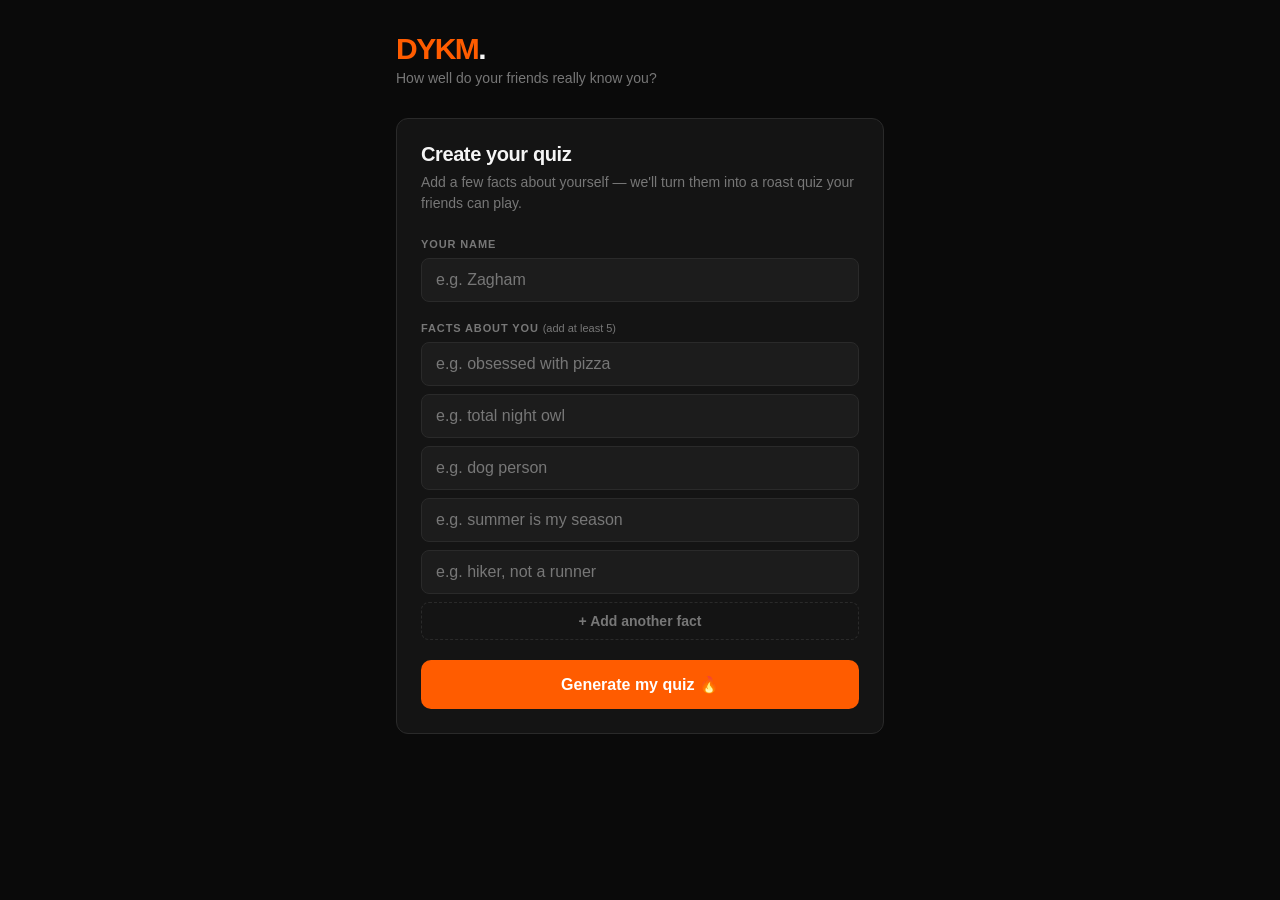
==== templates/index.html @ b67a6e3f "Add wake-up screen for Render free tier cold starts /health endpoint for fast pinging. Homepage ping" ====
<!DOCTYPE html>
<html lang="en">
<head>
  <meta charset="UTF-8">
  <meta name="viewport" content="width=device-width, initial-scale=1.0">
  <title>DYKM — Do You Know Me?</title>
  <link rel="stylesheet" href="/static/style.css">
</head>
<body>
  <div class="page">
    <div class="logo">DYKM<span class="dot">.</span></div>
    <div class="tagline">How well do your friends really know you?</div>

    <!-- Waking up -->
    <div id="wakeup-section" class="section">
      <div class="card text-center">
        <div class="spinner"></div>
        <div class="loading-text" style="margin-top:0">Waking up the server…<br><span style="font-size:13px">Free hosting goes to sleep. Give it 30 seconds.</span></div>
      </div>
    </div>

    <!-- Create form -->
    <div id="create-section" class="section active">
      <div class="card">
        <h2>Create your quiz</h2>
        <p class="subtitle">Add a few facts about yourself — we'll turn them into a roast quiz your friends can play.</p>

        <div class="field">
          <label>Your name</label>
          <input class="input" id="creator-name" type="text" placeholder="e.g. Zagham" maxlength="50" autocomplete="off">
        </div>

        <div class="field">
          <label>Facts about you <span style="color:var(--text-muted);font-weight:400;text-transform:none;letter-spacing:0">(add at least 5)</span></label>
          <div class="facts-list" id="facts-list"></div>
          <button class="add-fact-btn" id="add-fact-btn" type="button">+ Add another fact</button>
        </div>

        <button class="btn btn-primary" id="create-btn" type="button">Generate my quiz 🔥</button>
      </div>

      <!-- Recent quizzes -->
      <div id="recent-quizzes" style="display:none">
        <div style="font-size:11px;font-weight:700;color:var(--text-muted);text-transform:uppercase;letter-spacing:0.08em;margin-bottom:10px">Your recent quizzes</div>
        <div id="recent-list"></div>
      </div>
    </div>

    <!-- Loading -->
    <div id="loading-section" class="section">
      <div class="card">
        <div style="margin-bottom:20px">
          <div style="display:flex;justify-content:space-between;margin-bottom:8px">
            <span id="loading-step-label" style="font-size:14px;font-weight:700;color:var(--text)">Writing your questions…</span>
            <span id="loading-pct" style="font-size:14px;font-weight:700;color:var(--accent)">0%</span>
          </div>
          <div class="progress-bar" style="margin-bottom:0;height:6px">
            <div class="progress-fill" id="loading-bar" style="width:0%;transition:width 0.8s ease"></div>
          </div>
        </div>
        <div id="loading-steps" style="display:flex;flex-direction:column;gap:10px"></div>
      </div>
    </div>

    <!-- Share -->
    <div id="share-section" class="section">
      <div class="card">
        <h2>Your quiz is ready 🎉</h2>
        <p class="subtitle">Copy this link and send it to your friends. See who actually knows you.</p>
        <div class="share-url-box">
          <input class="share-url-input" id="share-url" type="text" readonly>
          <button class="copy-btn" id="copy-btn" type="button">Copy</button>
        </div>
      </div>
      <button class="btn btn-outline" id="restart-btn" type="button">Create another quiz</button>
    </div>
  </div>

  <script>
    const MIN = 5;
    const MAX = 10;
    const HINTS = [
      'e.g. obsessed with pizza',
      'e.g. total night owl',
      'e.g. dog person',
      'e.g. summer is my season',
      'e.g. hiker, not a runner',
      'e.g. terrible at replying',
      'e.g. coffee before anything',
      'e.g. overthinks everything',
      'e.g. always 5 minutes late',
      'e.g. secretly loves reality TV',
    ];

    let factIds = [];

    function uid() { return Date.now() + Math.random(); }

    function show(id) {
      document.querySelectorAll('.section').forEach(s => s.classList.remove('active'));
      document.getElementById(id).classList.add('active');
    }

    function renderFacts() {
      const canRemove = factIds.length > MIN;
      document.getElementById('facts-list').innerHTML = factIds.map((id, i) => `
        <div class="fact-row">
          <input class="input fact-input" type="text" placeholder="${HINTS[i] || 'another fact about you'}" maxlength="120" data-id="${id}" autocomplete="off">
          ${canRemove ? `<button class="remove-fact" data-id="${id}" type="button" aria-label="Remove">×</button>` : ''}
        </div>
      `).join('');

      document.querySelectorAll('.remove-fact').forEach(btn => {
        btn.addEventListener('click', () => {
          factIds = factIds.filter(id => id !== +btn.dataset.id);
          renderFacts();
          updateAddBtn();
        });
      });
    }

    function updateAddBtn() {
      const btn = document.getElementById('add-fact-btn');
      btn.disabled = factIds.length >= MAX;
    }

    function getFactValues() {
      return [...document.querySelectorAll('.fact-input')]
        .map(el => el.value.trim())
        .filter(Boolean);
    }

    function init() {
      for (let i = 0; i < MIN; i++) factIds.push(uid());
      renderFacts();

      document.getElementById('add-fact-btn').addEventListener('click', () => {
        if (factIds.length >= MAX) return;
        factIds.push(uid());
        renderFacts();
        updateAddBtn();
        // focus the new input
        const inputs = document.querySelectorAll('.fact-input');
        inputs[inputs.length - 1].focus();
      });

      document.getElementById('create-btn').addEventListener('click', createQuiz);
      document.getElementById('copy-btn').addEventListener('click', copyLink);
      document.getElementById('restart-btn').addEventListener('click', () => show('create-section'));
    }

    const LOADING_STEPS = [
      { pct: 10, label: 'Writing your questions…',      detail: 'Turning your facts into quiz material' },
      { pct: 35, label: 'Crafting the roasts…',         detail: 'The AI is getting mean (in a loving way)' },
      { pct: 60, label: 'Reviewing the burns…',         detail: 'Making sure each roast hits right' },
      { pct: 80, label: 'Polishing the final questions…', detail: 'Almost there, hang tight' },
      { pct: 92, label: 'Nearly done…',                 detail: 'Wrapping up the last few quips' },
    ];

    let loadingTimer = null;

    function startLoadingAnimation() {
      let stepIndex = 0;
      const bar = document.getElementById('loading-bar');
      const pctEl = document.getElementById('loading-pct');
      const labelEl = document.getElementById('loading-step-label');
      const stepsEl = document.getElementById('loading-steps');

      stepsEl.innerHTML = '';

      function tick() {
        if (stepIndex >= LOADING_STEPS.length) return;
        const step = LOADING_STEPS[stepIndex];

        bar.style.width = step.pct + '%';
        pctEl.textContent = step.pct + '%';
        labelEl.textContent = step.label;

        // Add completed step rows
        if (stepIndex > 0) {
          const prev = LOADING_STEPS[stepIndex - 1];
          const row = document.createElement('div');
          row.style.cssText = 'display:flex;align-items:center;gap:10px;font-size:13px;color:var(--text-muted)';
          row.innerHTML = `<span style="color:var(--green);font-size:15px">✓</span> ${prev.detail}`;
          stepsEl.appendChild(row);
        }

        // Add current active row
        const active = document.createElement('div');
        active.id = 'active-step';
        active.style.cssText = 'display:flex;align-items:center;gap:10px;font-size:13px;color:var(--text)';
        active.innerHTML = `<span style="display:inline-block;width:15px;height:15px;border:2px solid var(--border);border-top-color:var(--accent);border-radius:50%;animation:spin 0.8s linear infinite;flex-shrink:0"></span> ${step.detail}`;
        stepsEl.appendChild(active);

        stepIndex++;
        loadingTimer = setTimeout(tick, stepIndex === 1 ? 8000 : 12000);
      }

      tick();
    }

    function stopLoadingAnimation() {
      if (loadingTimer) { clearTimeout(loadingTimer); loadingTimer = null; }
      const bar = document.getElementById('loading-bar');
      const pctEl = document.getElementById('loading-pct');
      const labelEl = document.getElementById('loading-step-label');
      if (bar) { bar.style.width = '100%'; }
      if (pctEl) { pctEl.textContent = '100%'; }
      if (labelEl) { labelEl.textContent = 'Done!'; }
    }

    async function createQuiz() {
      const name = document.getElementById('creator-name').value.trim();
      const answers = getFactValues();

      if (!name) {
        document.getElementById('creator-name').focus();
        return;
      }
      if (answers.length < MIN) {
        alert(`Please fill in at least ${MIN} facts about yourself.`);
        return;
      }

      show('loading-section');
      startLoadingAnimation();

      try {
        const res = await fetch('/quizzes', {
          method: 'POST',
          headers: { 'Content-Type': 'application/json' },
          body: JSON.stringify({ creator_name: name, answers }),
        });
        if (!res.ok) {
          const err = await res.json().catch(() => ({}));
          throw new Error(err.error || `Server error ${res.status}`);
        }
        const data = await res.json();
        stopLoadingAnimation();
        const url = `${location.origin}/q/${data.id}`;
        document.getElementById('share-url').value = url;
        saveRecentQuiz(name, url);
        show('share-section');
      } catch (err) {
        stopLoadingAnimation();
        alert('Something went wrong: ' + err.message);
        show('create-section');
      }
    }

    function saveRecentQuiz(name, url) {
      const key = 'dykm_recent';
      const list = JSON.parse(localStorage.getItem(key) || '[]');
      list.unshift({ name, url, created: Date.now() });
      localStorage.setItem(key, JSON.stringify(list.slice(0, 5)));
      renderRecentQuizzes();
    }

    function renderRecentQuizzes() {
      const key = 'dykm_recent';
      const list = JSON.parse(localStorage.getItem(key) || '[]');
      const container = document.getElementById('recent-quizzes');
      const listEl = document.getElementById('recent-list');
      if (!list.length) { container.style.display = 'none'; return; }
      container.style.display = 'block';
      listEl.innerHTML = list.map((q, i) => `
        <div style="display:flex;align-items:center;gap:10px;padding:10px 14px;background:var(--surface);border:1px solid var(--border);border-radius:10px;margin-bottom:8px">
          <div style="flex:1;min-width:0">
            <div style="font-size:14px;font-weight:700;margin-bottom:2px">${q.name}'s quiz</div>
            <div style="font-size:12px;color:var(--text-muted);overflow:hidden;text-overflow:ellipsis;white-space:nowrap">${q.url}</div>
          </div>
          <button onclick="copyRecent(${i})" id="recent-copy-${i}" style="padding:8px 12px;background:var(--surface2);border:1px solid var(--border);border-radius:8px;color:var(--text);font-size:12px;font-weight:700;cursor:pointer;flex-shrink:0;transition:background 0.15s">Copy</button>
        </div>
      `).join('');
    }

    function copyRecent(i) {
      const list = JSON.parse(localStorage.getItem('dykm_recent') || '[]');
      navigator.clipboard.writeText(list[i].url).then(() => {
        const btn = document.getElementById(`recent-copy-${i}`);
        btn.textContent = 'Copied!';
        btn.style.color = 'var(--green)';
        setTimeout(() => { btn.textContent = 'Copy'; btn.style.color = ''; }, 2000);
      });
    }

    function copyLink() {
      const url = document.getElementById('share-url').value;
      navigator.clipboard.writeText(url).then(() => {
        const btn = document.getElementById('copy-btn');
        btn.textContent = 'Copied!';
        btn.classList.add('copied');
        setTimeout(() => { btn.textContent = 'Copy'; btn.classList.remove('copied'); }, 2000);
      });
    }

    init();
    renderRecentQuizzes();

    // Show wakeup screen if server doesn't respond within 2s (Render cold start)
    const wakeupTimer = setTimeout(() => show('wakeup-section'), 2000);
    fetch('/health').then(() => {
      clearTimeout(wakeupTimer);
      show('create-section');
    }).catch(() => {
      // keep showing wakeup, retry every 5s
      const retry = setInterval(() => {
        fetch('/health').then(() => { clearInterval(retry); show('create-section'); }).catch(() => {});
      }, 5000);
    });
  </script>
</body>
</html>
---- static/style.css ----
*, *::before, *::after { box-sizing: border-box; margin: 0; padding: 0; }

:root {
  --bg: #0a0a0a;
  --surface: #141414;
  --surface2: #1c1c1c;
  --border: #2a2a2a;
  --accent: #ff5c00;
  --accent-light: #ff7a30;
  --text: #f5f5f5;
  --text-muted: #777;
  --green: #22c55e;
  --green-bg: rgba(34, 197, 94, 0.1);
  --red: #ef4444;
  --red-bg: rgba(239, 68, 68, 0.1);
  --radius: 12px;
}

body {
  background: var(--bg);
  color: var(--text);
  font-family: -apple-system, BlinkMacSystemFont, 'Segoe UI', Roboto, sans-serif;
  min-height: 100vh;
  -webkit-font-smoothing: antialiased;
}

.page {
  max-width: 520px;
  margin: 0 auto;
  padding: 32px 16px 80px;
}

.logo {
  font-size: 30px;
  font-weight: 900;
  letter-spacing: -1.5px;
  color: var(--accent);
  margin-bottom: 4px;
}

.logo .dot { color: var(--text); }

.tagline {
  color: var(--text-muted);
  font-size: 14px;
  margin-bottom: 32px;
}

.section { display: none; }
.section.active { display: block; }

.card {
  background: var(--surface);
  border: 1px solid var(--border);
  border-radius: var(--radius);
  padding: 24px;
  margin-bottom: 12px;
}

h2 {
  font-size: 20px;
  font-weight: 800;
  margin-bottom: 6px;
  letter-spacing: -0.4px;
}

.subtitle {
  color: var(--text-muted);
  font-size: 14px;
  margin-bottom: 24px;
  line-height: 1.5;
}

.field { margin-bottom: 20px; }

.field label {
  display: block;
  font-size: 11px;
  font-weight: 700;
  color: var(--text-muted);
  text-transform: uppercase;
  letter-spacing: 0.08em;
  margin-bottom: 8px;
}

.input {
  width: 100%;
  background: var(--surface2);
  border: 1.5px solid var(--border);
  border-radius: 8px;
  color: var(--text);
  font-size: 16px;
  padding: 12px 14px;
  outline: none;
  transition: border-color 0.15s;
  -webkit-appearance: none;
}

.input:focus { border-color: var(--accent); }
.input::placeholder { color: var(--text-muted); opacity: 1; }

.facts-list { display: flex; flex-direction: column; gap: 8px; margin-bottom: 8px; }

.fact-row { display: flex; gap: 8px; align-items: center; }
.fact-row .input { flex: 1; }

.remove-fact {
  width: 38px;
  height: 44px;
  background: none;
  border: 1.5px solid var(--border);
  border-radius: 8px;
  color: var(--text-muted);
  font-size: 20px;
  cursor: pointer;
  flex-shrink: 0;
  transition: all 0.15s;
  display: flex;
  align-items: center;
  justify-content: center;
  line-height: 1;
}

.remove-fact:hover { border-color: var(--red); color: var(--red); }

.add-fact-btn {
  background: none;
  border: 1.5px dashed var(--border);
  border-radius: 8px;
  color: var(--text-muted);
  font-size: 14px;
  font-weight: 600;
  padding: 10px;
  width: 100%;
  cursor: pointer;
  transition: all 0.15s;
}

.add-fact-btn:hover { border-color: var(--accent); color: var(--accent); }
.add-fact-btn:disabled { opacity: 0.4; cursor: not-allowed; }

.btn {
  display: block;
  width: 100%;
  padding: 15px 20px;
  border-radius: 10px;
  font-size: 16px;
  font-weight: 700;
  border: none;
  cursor: pointer;
  transition: all 0.15s;
  text-align: center;
}

.btn + .btn { margin-top: 10px; }

.btn-primary { background: var(--accent); color: #fff; }
.btn-primary:hover:not(:disabled) { background: var(--accent-light); }
.btn-primary:active:not(:disabled) { transform: scale(0.98); }
.btn-primary:disabled { opacity: 0.45; cursor: not-allowed; }

.btn-outline {
  background: transparent;
  color: var(--text);
  border: 1.5px solid var(--border);
}
.btn-outline:hover { border-color: var(--text-muted); }

.spinner {
  width: 40px;
  height: 40px;
  border: 3px solid var(--border);
  border-top-color: var(--accent);
  border-radius: 50%;
  animation: spin 0.8s linear infinite;
  margin: 24px auto 16px;
}

@keyframes spin { to { transform: rotate(360deg); } }

.loading-text {
  text-align: center;
  color: var(--text-muted);
  font-size: 15px;
  line-height: 1.6;
}

.share-url-box { display: flex; gap: 8px; margin-top: 16px; }

.share-url-input {
  flex: 1;
  background: var(--surface2);
  border: 1.5px solid var(--border);
  border-radius: 8px;
  color: var(--text-muted);
  font-size: 13px;
  padding: 12px 14px;
  outline: none;
  overflow: hidden;
  text-overflow: ellipsis;
  white-space: nowrap;
  min-width: 0;
}

.copy-btn {
  padding: 12px 18px;
  background: var(--accent);
  color: #fff;
  border: none;
  border-radius: 8px;
  font-size: 14px;
  font-weight: 700;
  cursor: pointer;
  flex-shrink: 0;
  transition: background 0.15s;
}

.copy-btn:hover { background: var(--accent-light); }
.copy-btn.copied { background: var(--green); }

.progress-bar {
  height: 4px;
  background: var(--border);
  border-radius: 2px;
  margin-bottom: 20px;
  overflow: hidden;
}

.progress-fill {
  height: 100%;
  background: var(--accent);
  border-radius: 2px;
  transition: width 0.3s ease;
}

.question-meta {
  font-size: 12px;
  color: var(--text-muted);
  font-weight: 600;
  text-transform: uppercase;
  letter-spacing: 0.06em;
  margin-bottom: 12px;
}

.question-text {
  font-size: 19px;
  font-weight: 800;
  line-height: 1.3;
  letter-spacing: -0.3px;
  margin-bottom: 20px;
}

.options-list { display: flex; flex-direction: column; gap: 8px; }

.option-btn {
  width: 100%;
  padding: 14px 18px;
  background: var(--surface2);
  border: 1.5px solid var(--border);
  border-radius: 10px;
  color: var(--text);
  font-size: 15px;
  text-align: left;
  cursor: pointer;
  transition: all 0.15s;
  font-family: inherit;
}

.option-btn:hover { border-color: var(--accent); }

.option-btn.selected {
  border-color: var(--accent);
  background: rgba(255, 92, 0, 0.08);
}

.score-display { text-align: center; padding: 16px 0; }

.score-big {
  font-size: 72px;
  font-weight: 900;
  letter-spacing: -4px;
  line-height: 1;
  color: var(--accent);
}

.score-denom {
  font-size: 28px;
  color: var(--text-muted);
  font-weight: 700;
}

.score-summary {
  font-size: 17px;
  font-weight: 700;
  margin-top: 12px;
  color: var(--text);
}

.result-item {
  border-left: 3px solid var(--border);
  padding: 12px 0 12px 16px;
  margin-bottom: 20px;
}

.result-item:last-child { margin-bottom: 0; }
.result-item.correct { border-color: var(--green); }
.result-item.wrong { border-color: var(--red); }

.result-q {
  font-size: 12px;
  color: var(--text-muted);
  margin-bottom: 4px;
}

.result-answer {
  font-size: 15px;
  font-weight: 700;
  display: flex;
  align-items: center;
  gap: 8px;
  flex-wrap: wrap;
  margin-bottom: 4px;
}

.badge {
  font-size: 11px;
  font-weight: 700;
  padding: 2px 8px;
  border-radius: 4px;
  flex-shrink: 0;
}

.badge-correct { background: var(--green-bg); color: var(--green); }
.badge-wrong { background: var(--red-bg); color: var(--red); }

.result-correct-answer {
  font-size: 13px;
  color: var(--text-muted);
  margin-bottom: 8px;
}

.result-quip {
  font-size: 14px;
  color: var(--text-muted);
  font-style: italic;
  line-height: 1.55;
}

.lb-item {
  display: flex;
  align-items: center;
  gap: 12px;
  padding: 12px 0;
  border-bottom: 1px solid var(--border);
}

.lb-item:last-child { border-bottom: none; }

.lb-rank {
  font-size: 13px;
  font-weight: 800;
  color: var(--text-muted);
  width: 28px;
  text-align: center;
  flex-shrink: 0;
}

.lb-rank.gold { color: #fbbf24; }

.lb-name { flex: 1; font-weight: 600; font-size: 15px; }

.lb-score { font-weight: 800; color: var(--accent); font-size: 15px; }

.text-center { text-align: center; }
.mt-8 { margin-top: 8px; }
.mt-16 { margin-top: 16px; }
.mt-24 { margin-top: 24px; }
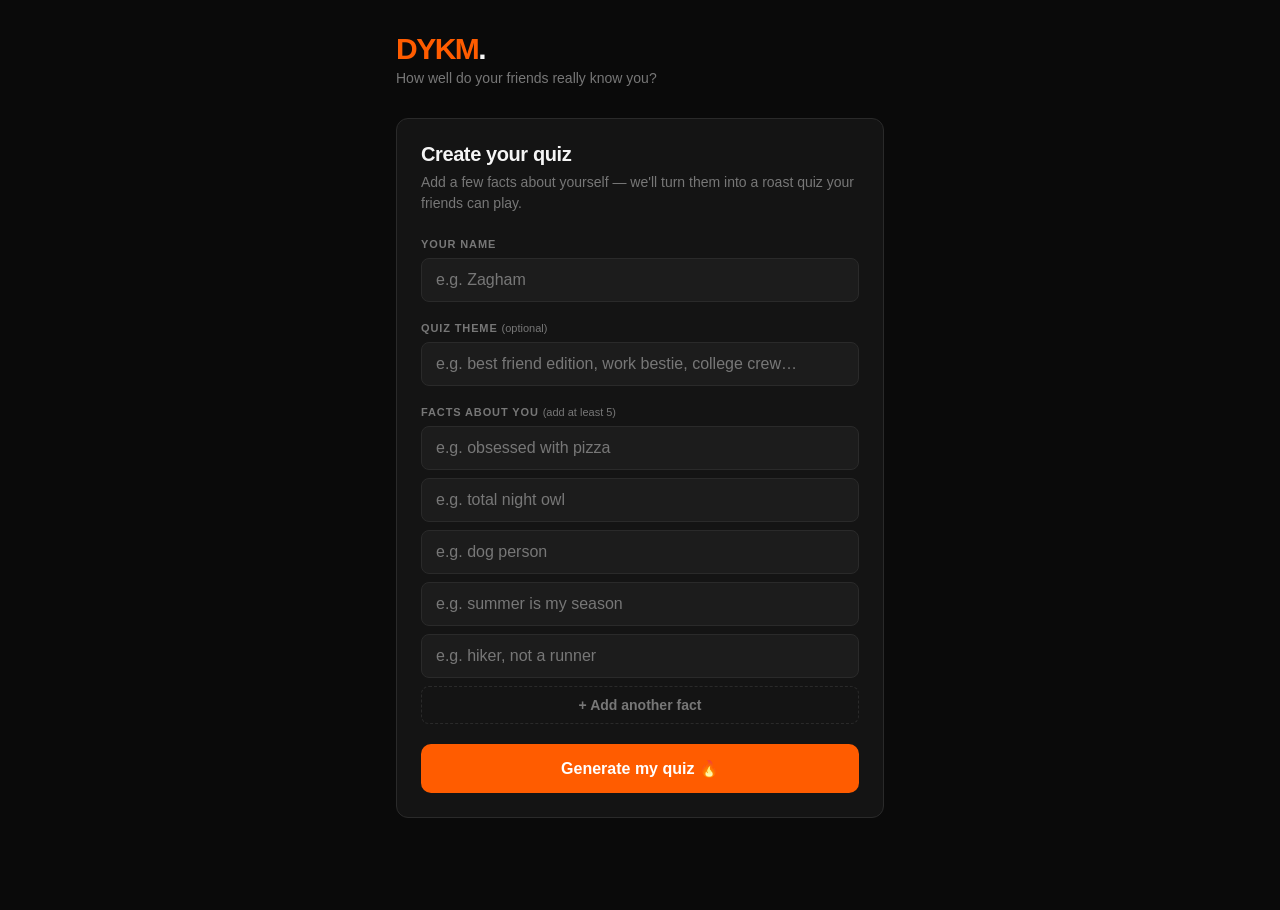
==== commit 9dabce2f: "Add optional quiz theme field Creator can set a theme (e.g. 'best friend edition', 'work bestie') th" ====
--- a/templates/index.html
+++ b/templates/index.html
@@ -28,6 +28,11 @@
         <div class="field">
           <label>Your name</label>
           <input class="input" id="creator-name" type="text" placeholder="e.g. Zagham" maxlength="50" autocomplete="off">
+        </div>
+
+        <div class="field">
+          <label>Quiz theme <span style="color:var(--text-muted);font-weight:400;text-transform:none;letter-spacing:0">(optional)</span></label>
+          <input class="input" id="quiz-theme" type="text" placeholder="e.g. best friend edition, work bestie, college crew…" maxlength="80" autocomplete="off">
         </div>
 
         <div class="field">
@@ -229,7 +234,7 @@
         const res = await fetch('/quizzes', {
           method: 'POST',
           headers: { 'Content-Type': 'application/json' },
-          body: JSON.stringify({ creator_name: name, answers }),
+          body: JSON.stringify({ creator_name: name, answers, theme: document.getElementById('quiz-theme').value.trim() }),
         });
         if (!res.ok) {
           const err = await res.json().catch(() => ({}));
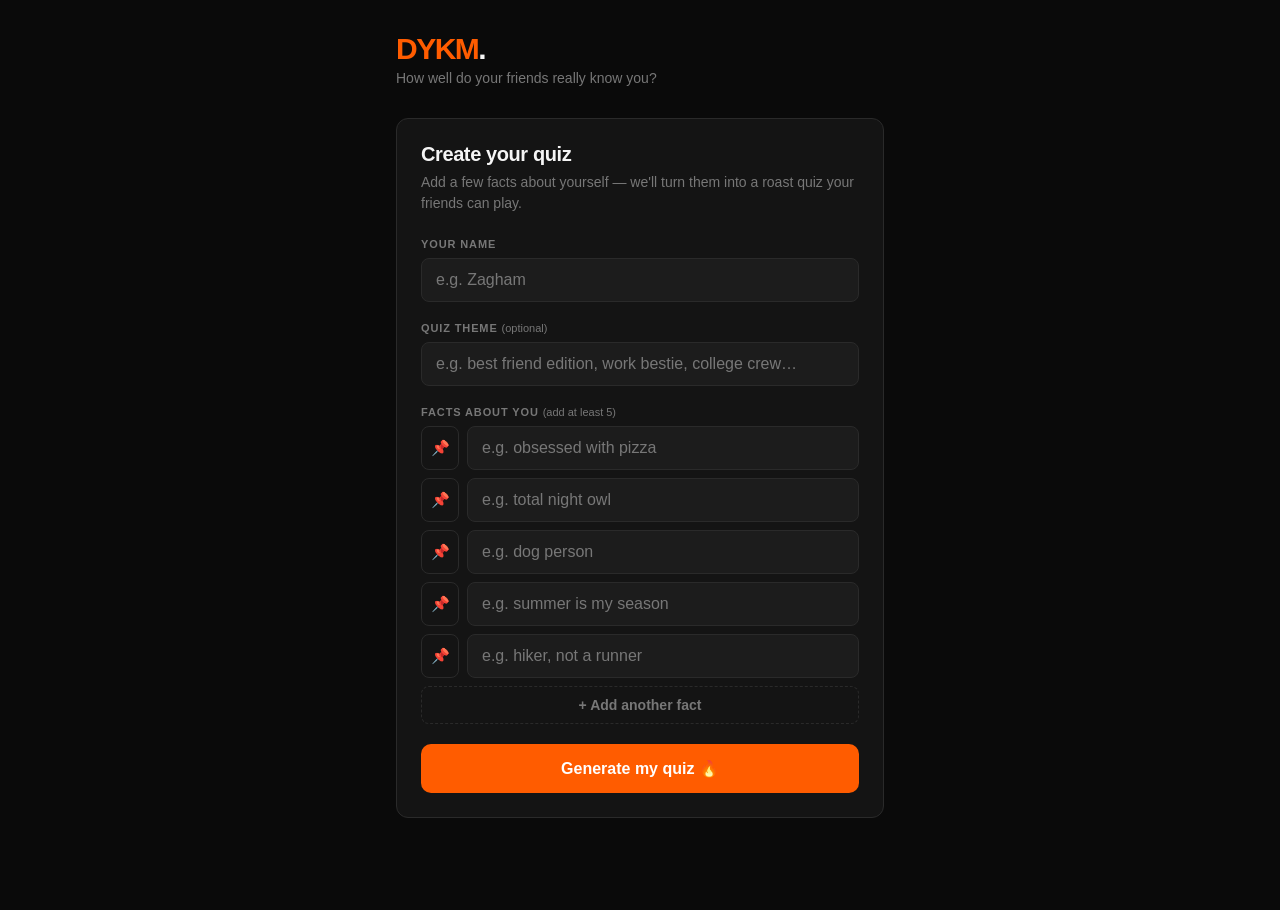
==== commit 9f232096: "Add fact pinning so creator can force specific questions 📌 button on each fact row — pinned facts ar" ====
--- a/templates/index.html
+++ b/templates/index.html
@@ -98,6 +98,7 @@
     ];
 
     let factIds = [];
+    let pinnedIds = new Set();
 
     function uid() { return Date.now() + Math.random(); }
 
@@ -108,16 +109,29 @@
 
     function renderFacts() {
       const canRemove = factIds.length > MIN;
-      document.getElementById('facts-list').innerHTML = factIds.map((id, i) => `
+      document.getElementById('facts-list').innerHTML = factIds.map((id, i) => {
+        const pinned = pinnedIds.has(id);
+        return `
         <div class="fact-row">
+          <button class="pin-btn ${pinned ? 'pinned' : ''}" data-id="${id}" type="button" title="${pinned ? 'Unpin' : 'Pin — AI must use this fact'}" style="width:38px;height:44px;background:none;border:1.5px solid ${pinned ? 'var(--accent)' : 'var(--border)'};border-radius:8px;font-size:15px;cursor:pointer;flex-shrink:0;transition:all 0.15s;color:${pinned ? 'var(--accent)' : 'var(--text-muted)'}">📌</button>
           <input class="input fact-input" type="text" placeholder="${HINTS[i] || 'another fact about you'}" maxlength="120" data-id="${id}" autocomplete="off">
           ${canRemove ? `<button class="remove-fact" data-id="${id}" type="button" aria-label="Remove">×</button>` : ''}
-        </div>
-      `).join('');
+        </div>`;
+      }).join('');
+
+      document.querySelectorAll('.pin-btn').forEach(btn => {
+        btn.addEventListener('click', () => {
+          const id = +btn.dataset.id;
+          pinnedIds.has(id) ? pinnedIds.delete(id) : pinnedIds.add(id);
+          renderFacts();
+        });
+      });
 
       document.querySelectorAll('.remove-fact').forEach(btn => {
         btn.addEventListener('click', () => {
-          factIds = factIds.filter(id => id !== +btn.dataset.id);
+          const id = +btn.dataset.id;
+          factIds = factIds.filter(f => f !== id);
+          pinnedIds.delete(id);
           renderFacts();
           updateAddBtn();
         });
@@ -131,8 +145,8 @@
 
     function getFactValues() {
       return [...document.querySelectorAll('.fact-input')]
-        .map(el => el.value.trim())
-        .filter(Boolean);
+        .map(el => ({ value: el.value.trim(), pinned: pinnedIds.has(+el.dataset.id) }))
+        .filter(f => f.value);
     }
 
     function init() {
@@ -216,13 +230,13 @@
 
     async function createQuiz() {
       const name = document.getElementById('creator-name').value.trim();
-      const answers = getFactValues();
+      const facts = getFactValues();
 
       if (!name) {
         document.getElementById('creator-name').focus();
         return;
       }
-      if (answers.length < MIN) {
+      if (facts.length < MIN) {
         alert(`Please fill in at least ${MIN} facts about yourself.`);
         return;
       }
@@ -234,7 +248,7 @@
         const res = await fetch('/quizzes', {
           method: 'POST',
           headers: { 'Content-Type': 'application/json' },
-          body: JSON.stringify({ creator_name: name, answers, theme: document.getElementById('quiz-theme').value.trim() }),
+          body: JSON.stringify({ creator_name: name, answers: facts.map(f => f.value), pinned: facts.filter(f => f.pinned).map(f => f.value), theme: document.getElementById('quiz-theme').value.trim() }),
         });
         if (!res.ok) {
           const err = await res.json().catch(() => ({}));
